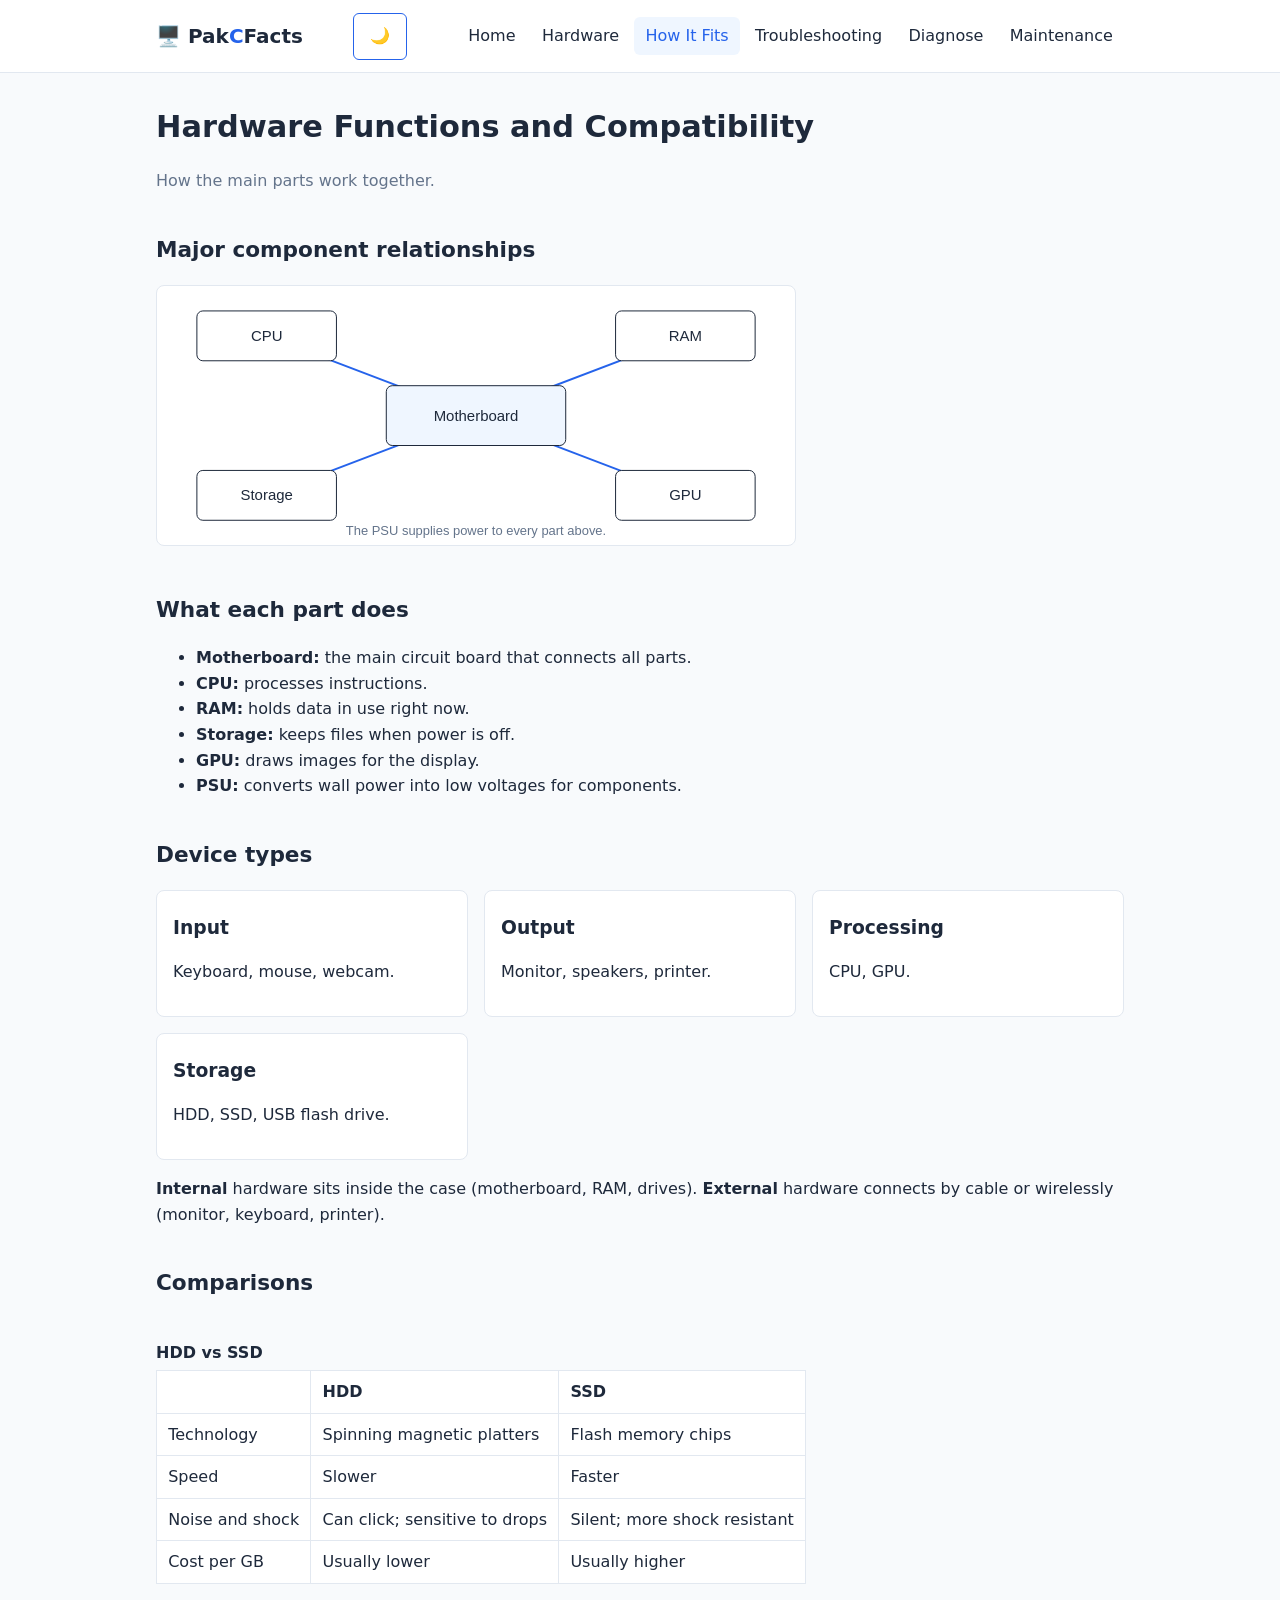
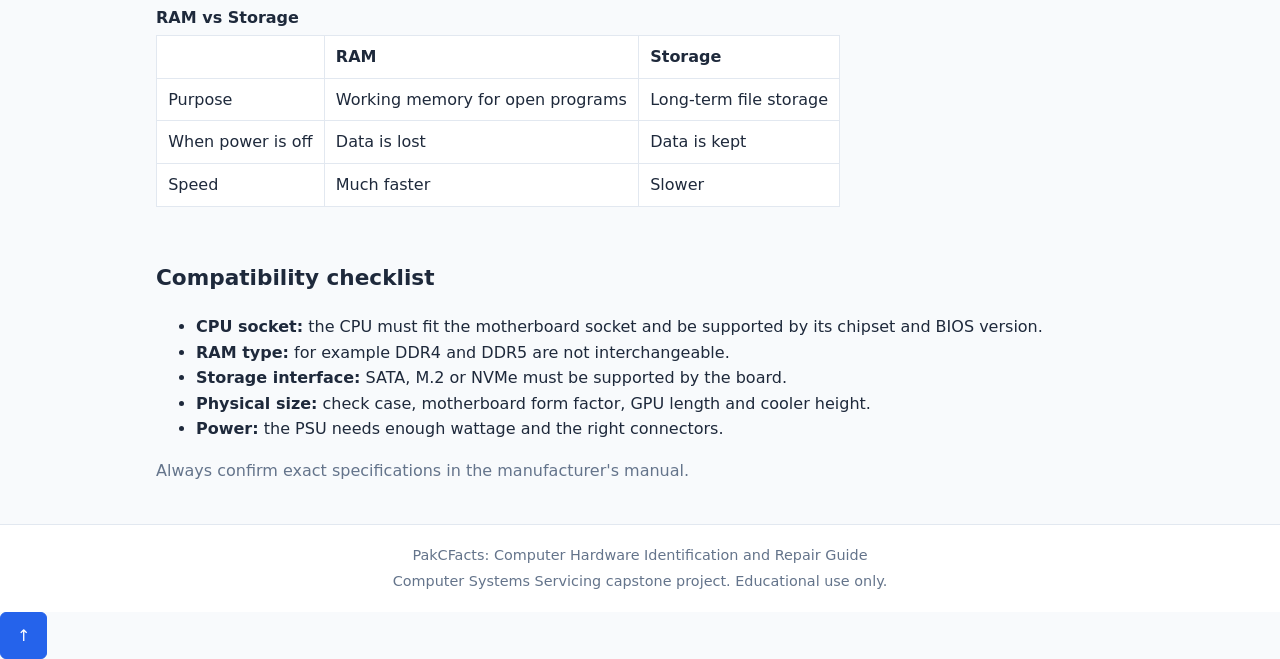
==== components.html @ eb408b49 "Add files via upload" ====
<!DOCTYPE html>
<html lang="en">
<head>
  <meta charset="UTF-8">
  <meta name="viewport" content="width=device-width, initial-scale=1">
  <title>How It Fits | PakCFacts</title>
  <link rel="stylesheet" href="style.css">
</head>
<body>

  <!-- ===== Header and menu (same on every page; edit all six files to change it) ===== -->
  <header>
    <div class="header-inner">
      <a class="logo" href="index.html" aria-label="PakCFacts home">🖥️ Pak<span>C</span>Facts</a>
      <button id="menuButton" class="outline" aria-expanded="false" aria-controls="nav">Menu</button>
      <button id="themeToggle" class="outline" aria-label="Toggle dark mode" aria-pressed="false">🌙</button>
      <nav id="nav" aria-label="Main">
        <ul>
          <li><a href="index.html">Home</a></li>
          <li><a href="hardware.html">Hardware</a></li>
          <li><a href="components.html" aria-current="page">How It Fits</a></li>
          <li><a href="troubleshooting.html">Troubleshooting</a></li>
          <li><a href="diagnostics.html">Diagnose</a></li>
          <li><a href="maintenance.html">Maintenance</a></li>
        </ul>
      </nav>
    </div>
  </header>

  <!-- ===== Page content ===== -->
  <main>
    <h1>Hardware Functions and Compatibility</h1>
    <p class="subtitle">How the main parts work together.</p>

    <h2>Major component relationships</h2>
    <!-- Diagram drawn with SVG. Each part is a box (rect) with a label (text); lines connect them to the motherboard. -->
    <svg class="diagram" viewBox="0 0 640 260" role="img"
         aria-label="Diagram: the motherboard connects the CPU, RAM, storage and GPU; the PSU powers everything.">

      <!-- Blue lines from the motherboard (center) to each part -->
      <g stroke="var(--accent)" stroke-width="2">
        <line x1="320" y1="130" x2="110" y2="50"/>
        <line x1="320" y1="130" x2="530" y2="50"/>
        <line x1="320" y1="130" x2="110" y2="210"/>
        <line x1="320" y1="130" x2="530" y2="210"/>
      </g>

      <!-- Boxes: the motherboard (center, light blue) and the four parts around it -->
      <g fill="var(--white)" stroke="var(--text)">
        <rect x="230" y="100" width="180" height="60" rx="6" fill="var(--accent-light)"/>
        <rect x="40"  y="25"  width="140" height="50" rx="6"/>
        <rect x="460" y="25"  width="140" height="50" rx="6"/>
        <rect x="40"  y="185" width="140" height="50" rx="6"/>
        <rect x="460" y="185" width="140" height="50" rx="6"/>
      </g>

      <!-- Labels (x and y place each label inside its box) -->
      <g font-family="sans-serif" font-size="15" fill="var(--text)" text-anchor="middle">
        <text x="320" y="135">Motherboard</text>
        <text x="110" y="55">CPU</text>
        <text x="530" y="55">RAM</text>
        <text x="110" y="215">Storage</text>
        <text x="530" y="215">GPU</text>
      </g>

      <!-- Note under the diagram -->
      <text x="320" y="250" text-anchor="middle" font-family="sans-serif" font-size="13" fill="var(--text-muted)">The PSU supplies power to every part above.</text>
    </svg>

    <h2>What each part does</h2>
    <ul>
      <li><b>Motherboard:</b> the main circuit board that connects all parts.</li>
      <li><b>CPU:</b> processes instructions.</li>
      <li><b>RAM:</b> holds data in use right now.</li>
      <li><b>Storage:</b> keeps files when power is off.</li>
      <li><b>GPU:</b> draws images for the display.</li>
      <li><b>PSU:</b> converts wall power into low voltages for components.</li>
    </ul>

    <h2>Device types</h2>
    <div class="grid">
      <div class="card">
        <h3>Input</h3>
        <p>Keyboard, mouse, webcam.</p>
      </div>
      <div class="card">
        <h3>Output</h3>
        <p>Monitor, speakers, printer.</p>
      </div>
      <div class="card">
        <h3>Processing</h3>
        <p>CPU, GPU.</p>
      </div>
      <div class="card">
        <h3>Storage</h3>
        <p>HDD, SSD, USB flash drive.</p>
      </div>
    </div>
    <p><b>Internal</b> hardware sits inside the case (motherboard, RAM, drives). <b>External</b> hardware connects by cable or wirelessly (monitor, keyboard, printer).</p>

    <h2>Comparisons</h2>
    <div class="table-scroll">
      <table>
        <caption>HDD vs SSD</caption>
        <tr><th></th><th>HDD</th><th>SSD</th></tr>
        <tr><td>Technology</td><td>Spinning magnetic platters</td><td>Flash memory chips</td></tr>
        <tr><td>Speed</td><td>Slower</td><td>Faster</td></tr>
        <tr><td>Noise and shock</td><td>Can click; sensitive to drops</td><td>Silent; more shock resistant</td></tr>
        <tr><td>Cost per GB</td><td>Usually lower</td><td>Usually higher</td></tr>
      </table>

      <table>
        <caption>RAM vs Storage</caption>
        <tr><th></th><th>RAM</th><th>Storage</th></tr>
        <tr><td>Purpose</td><td>Working memory for open programs</td><td>Long-term file storage</td></tr>
        <tr><td>When power is off</td><td>Data is lost</td><td>Data is kept</td></tr>
        <tr><td>Speed</td><td>Much faster</td><td>Slower</td></tr>
      </table>
    </div>

    <h2>Compatibility checklist</h2>
    <ul>
      <li><b>CPU socket:</b> the CPU must fit the motherboard socket and be supported by its chipset and BIOS version.</li>
      <li><b>RAM type:</b> for example DDR4 and DDR5 are not interchangeable.</li>
      <li><b>Storage interface:</b> SATA, M.2 or NVMe must be supported by the board.</li>
      <li><b>Physical size:</b> check case, motherboard form factor, GPU length and cooler height.</li>
      <li><b>Power:</b> the PSU needs enough wattage and the right connectors.</li>
    </ul>
    <p class="muted">Always confirm exact specifications in the manufacturer's manual.</p>
  </main>

  <!-- ===== Footer (same on every page) ===== -->
  <footer>
    <p>PakCFacts: Computer Hardware Identification and Repair Guide</p>
    <p>Computer Systems Servicing capstone project. Educational use only.</p>
  </footer>

  <script src="script.js"></script>
  <button id="backToTop" aria-label="Back to top">↑</button>
</body>
</html>
---- style.css ----
/* ==========================================================================
   PakCFacts styles

   Contents
     1. Colors (change the look of the whole site here)
     2. Page basics
     3. Header and navigation
     4. Headings and text
     5. Cards and grids
     6. Buttons
     7. Forms
     8. Tables
     9. Checklist, progress bar and expandable guides
    10. Diagram
    11. Footer
    12. Small screens (phones)
    */


/* ---------- 1. Colors ---------- */
:root {
  --text:           #1E293B;   /* main text */
  --text-muted:     #64748B;   /* gray text: subtitles, notes */
  --accent:         #2563EB;   /* blue: links, buttons, highlights */
  --accent-light:   #EFF6FF;   /* pale blue: hovered menu item */
  --page-bg:        #F8FAFC;   /* page background */
  --white:          #FFFFFF;   /* cards, header, footer */
  --border:         #E2E8F0;   /* thin gray lines */
  --warning-bg:     #FFFBEB;   /* safety note background */
  --warning-border: #F59E0B;   /* safety note border */
}

/* Dark mode colors - activated when <html class="dark-mode"> */
html.dark-mode {
  --text:           #F1F5F9;
  --text-muted:     #94A3B8;
  --accent:         #60A5FA;
  --accent-light:   #1E3A5F;
  --page-bg:        #0F172A;
  --white:          #1E293B;
  --border:         #334155;
  --warning-bg:     #451A03;
  --warning-border: #FBBF24;
}


/* ---------- 2. Page basics ---------- */
* {
  box-sizing: border-box;      /* padding and borders stay inside the set width */
}

body {
  margin: 0;
  font: 16px/1.6 system-ui, -apple-system, "Segoe UI", sans-serif;
  color: var(--text);
  background: var(--page-bg);
}

a {
  color: var(--accent);
}

/* Visible outline when moving around with the keyboard */
:focus-visible {
  outline: 3px solid var(--accent);
  outline-offset: 2px;
}

/* Keeps the page content centered and not too wide */
.header-inner,
main {
  max-width: 1000px;
  margin: auto;
  padding: 0.8rem 1rem;
}

main {
  padding: 1.5rem 1rem;
}


/* ---------- 3. Header and navigation ---------- */
header {
  background: var(--white);
  border-bottom: 1px solid var(--border);
}

.header-inner {
  display: flex;
  justify-content: space-between;
  align-items: center;
  flex-wrap: wrap;
  gap: 0.5rem;
}

.logo {
  font-weight: 700;
  font-size: 1.25rem;
  text-decoration: none;
  color: var(--text);
}

.logo span {                    /* the blue "C" in PakCFacts */
  color: var(--accent);
}

nav ul {
  list-style: none;
  display: flex;
  flex-wrap: wrap;
  gap: 0.25rem;
  margin: 0;
  padding: 0;
}

nav a {
  display: block;
  padding: 0.4rem 0.7rem;
  border-radius: 6px;
  text-decoration: none;
  color: var(--text);
}

/* Hovered link, and the link for the page you are on */
nav a:hover,
nav a[aria-current] {
  background: var(--accent-light);
  color: var(--accent);
}

/* The Menu button is only shown on phones (see section 12) */
#menuButton {
  display: none;
}


/* ---------- 4. Headings and text ---------- */
h1 {
  font-size: 1.9rem;
  margin: 0.2em 0;
}

h2 {
  font-size: 1.35rem;
  margin-top: 1.8em;
}

h3 {
  margin: 0.3em 0;
}

.subtitle,
.muted {
  color: var(--text-muted);
}

/* Yellow "Safety first" box */
.safety-note {
  background: var(--warning-bg);
  border: 1px solid var(--warning-border);
  border-radius: 8px;
  padding: 0.8rem 1rem;
  margin: 1rem 0;
}

/* A horizontal line of items, such as buttons or search controls */
.row {
  display: flex;
  flex-wrap: wrap;
  align-items: center;
  gap: 0.6rem;
  margin: 1rem 0;
}

.icon {
  font-size: 2rem;
}


/* ---------- 5. Cards and grids ---------- */
.card {
  background: var(--white);
  border: 1px solid var(--border);
  border-radius: 8px;
  padding: 1rem;
  margin: 0.8rem 0;
}

.card h2 {
  font-size: 1.15rem;
  margin: 0.3em 0;
}

/* Cards in columns that wrap automatically (min width 280px each) */
.grid {
  display: grid;
  grid-template-columns: repeat(auto-fill, minmax(280px, 1fr));
  gap: 1rem;
}

.grid .card {
  margin: 0;                    /* the grid gap already spaces the cards */
}


/* ---------- 6. Buttons ---------- */
/* Works for <button> elements and for links styled with class="btn" */
.btn,
button {
  display: inline-block;
  background: var(--accent);
  color: var(--white);
  border: 1px solid var(--accent);
  border-radius: 6px;
  padding: 0.6rem 1rem;
  font: inherit;
  text-decoration: none;
  cursor: pointer;
}

/* Add class="outline" for a white button with a blue border */
.btn.outline,
button.outline {
  background: var(--white);
  color: var(--accent);
}

button:disabled {
  opacity: 0.5;
  cursor: not-allowed;
}

/* Full-width answer buttons in the diagnosis tool */
.answer-button {
  display: block;
  width: 100%;
  margin: 0.5rem 0;
  text-align: left;
}


/* ---------- 7. Forms ---------- */
input[type=search],
select {
  padding: 0.55rem;
  border: 1px solid var(--border);
  border-radius: 6px;
  font: inherit;
}

input[type=search] {
  min-width: 240px;
}


/* ---------- 8. Tables ---------- */
table {
  border-collapse: collapse;
  background: var(--white);
  margin: 1rem 0;
  min-width: 480px;
}

th,
td {
  border: 1px solid var(--border);
  padding: 0.5rem 0.7rem;
  text-align: left;
}

caption {
  text-align: left;
  font-weight: 700;
  padding: 0.3rem 0;
}

/* Lets a wide table scroll sideways instead of stretching the page */
.table-scroll {
  overflow-x: auto;
}


/* ---------- 9. Checklist, progress bar and expandable guides ---------- */
.checklist-item {
  display: block;
  padding: 0.4rem 0;
}

.progress-bar {
  width: 100%;
}

details {
  margin: 0.6rem 0;
}

summary {
  cursor: pointer;
  font-weight: 600;
}


/* ---------- 10. Diagram (How It Fits page) ---------- */
.diagram {
  width: 100%;
  max-width: 640px;
  background: var(--white);
  border: 1px solid var(--border);
  border-radius: 8px;
}


/* ---------- 11. Footer ---------- */
footer {
  background: var(--white);
  border-top: 1px solid var(--border);
  text-align: center;
  padding: 1rem;
  color: var(--text-muted);
  font-size: 0.9rem;
}

footer p {
  margin: 0.2rem;
}


/* ---------- 12. Small screens (phones) ---------- */
@media (max-width: 640px) {
  /* Show the Menu button and hide the links until it is pressed */
  #menuButton {
    display: block;
  }

  nav {
    width: 100%;
  }

  nav ul {
    display: none;
    flex-direction: column;
  }

  /* script.js adds the "open" class when the Menu button is pressed */
  nav.open ul {
    display: flex;
  }
}
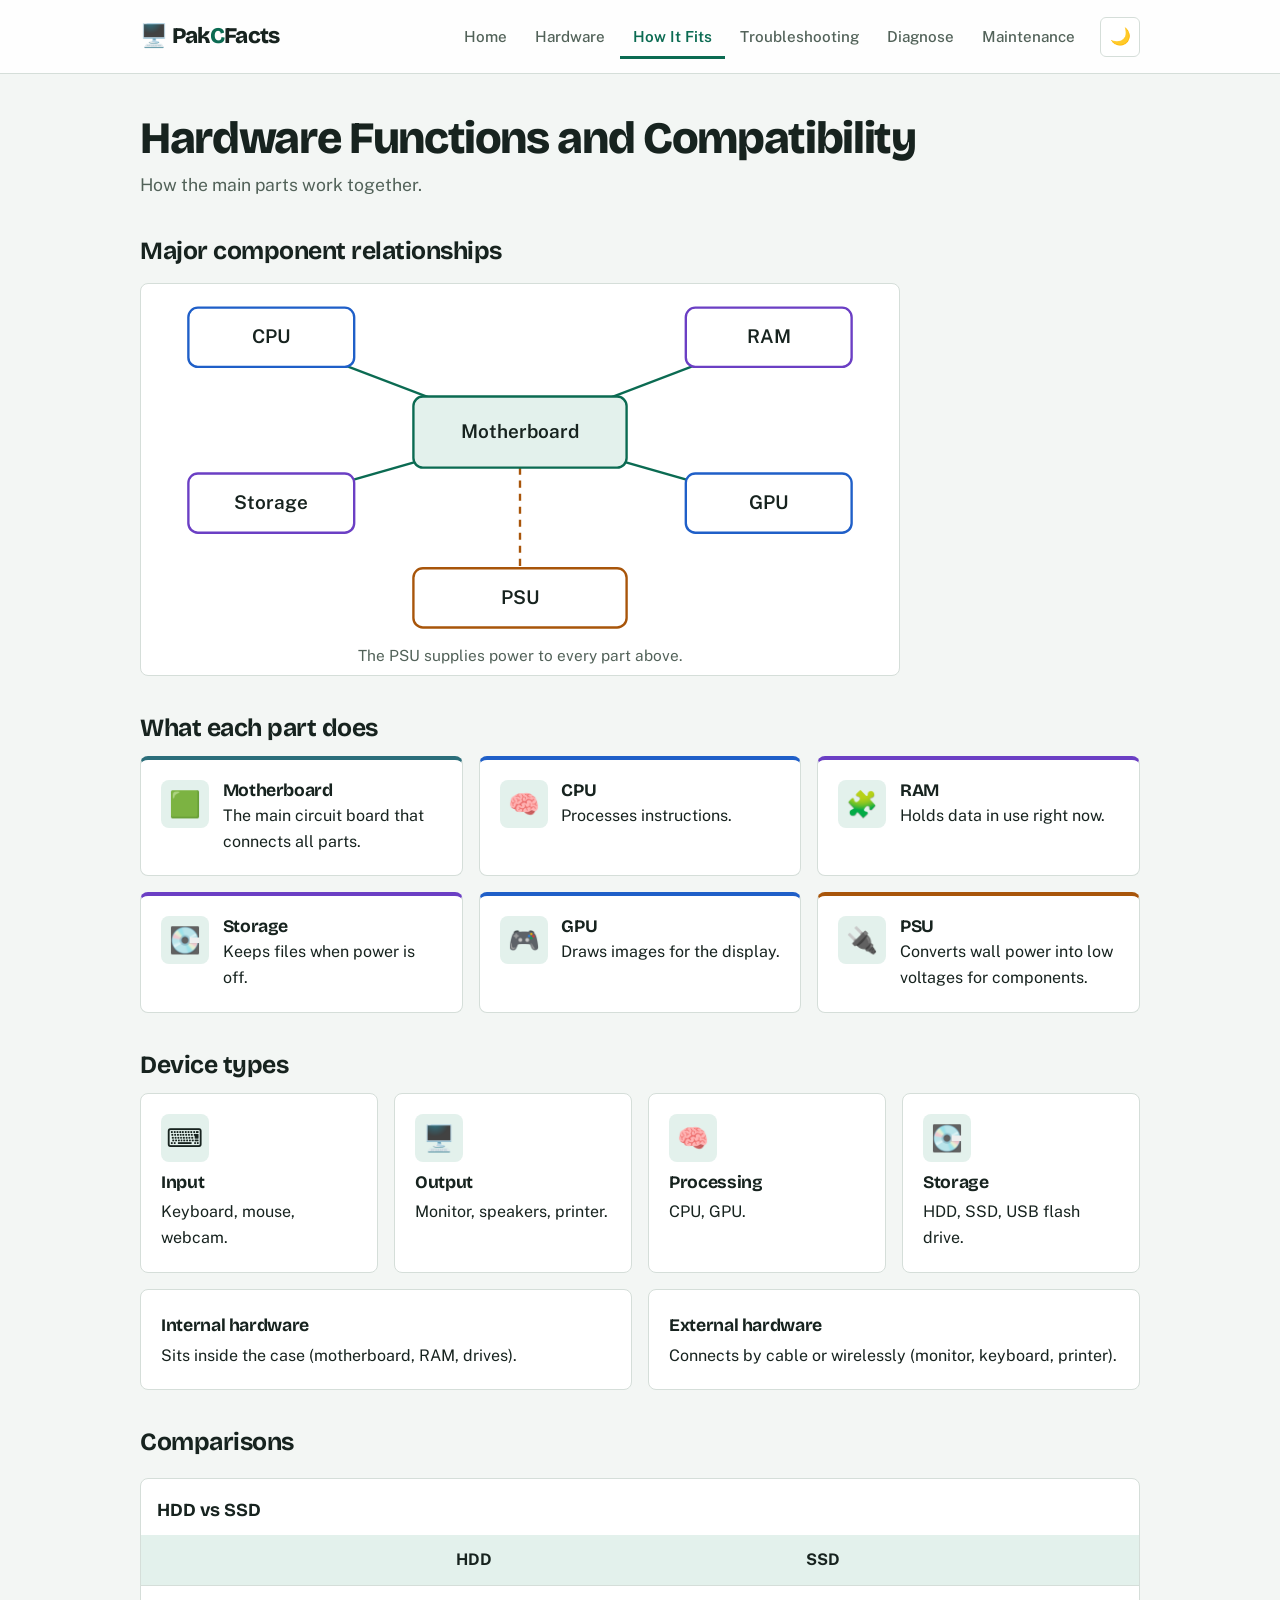
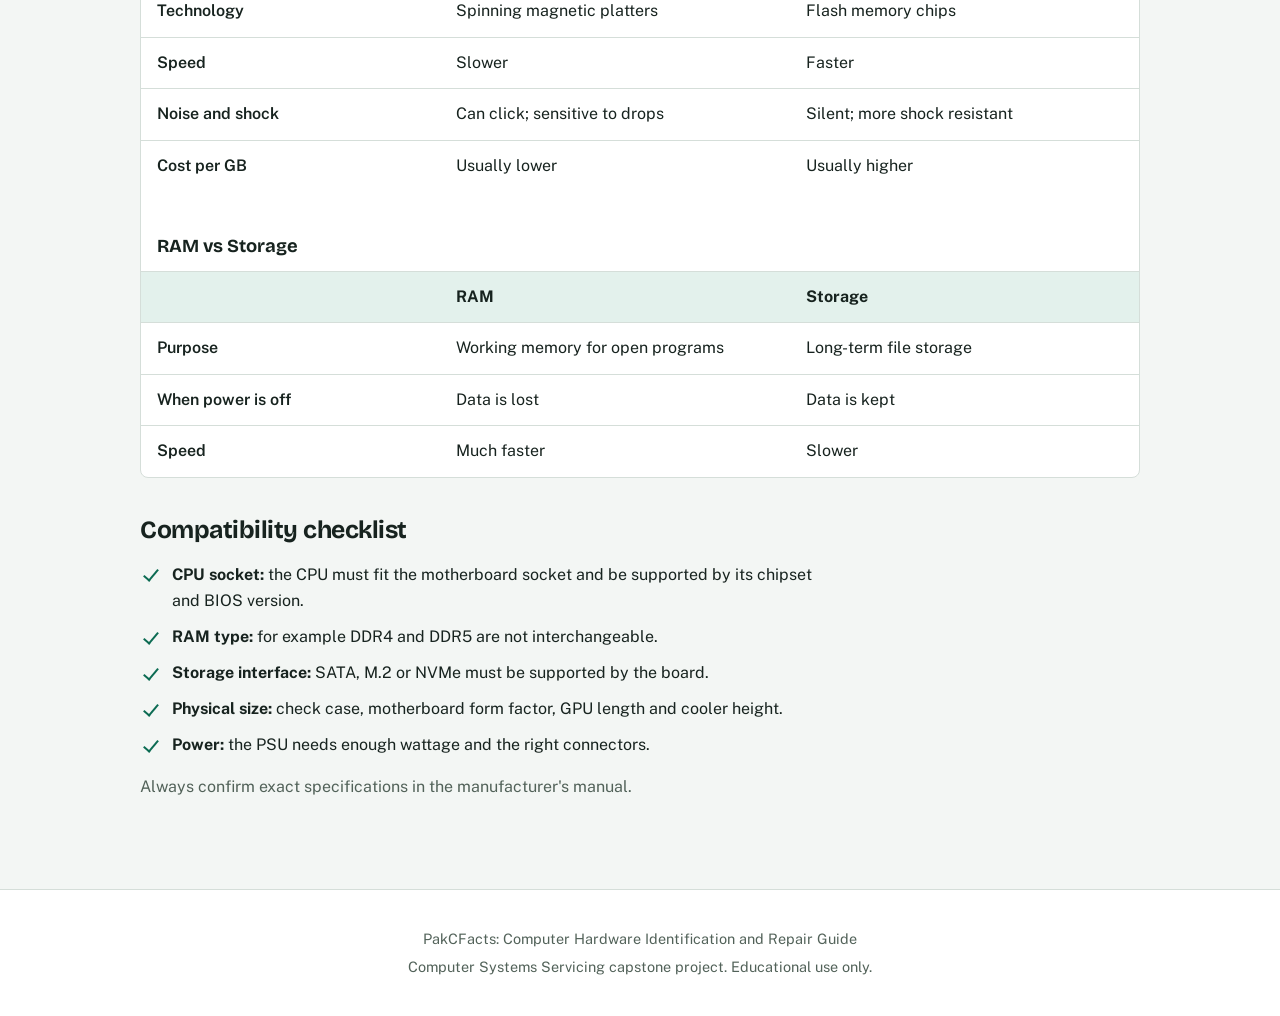
==== commit a338bb9c: "Add files via upload" ====
--- a/components.html
+++ b/components.html
@@ -34,69 +34,123 @@
 
     <h2>Major component relationships</h2>
     <!-- Diagram drawn with SVG. Each part is a box (rect) with a label (text); lines connect them to the motherboard. -->
-    <svg class="diagram" viewBox="0 0 640 260" role="img"
+    <svg class="diagram" viewBox="0 0 640 330" role="img"
          aria-label="Diagram: the motherboard connects the CPU, RAM, storage and GPU; the PSU powers everything.">
 
-      <!-- Blue lines from the motherboard (center) to each part -->
+      <!-- Lines from the motherboard (center) to each part. Drawn first so the boxes sit on top. -->
       <g stroke="var(--accent)" stroke-width="2">
-        <line x1="320" y1="130" x2="110" y2="50"/>
-        <line x1="320" y1="130" x2="530" y2="50"/>
-        <line x1="320" y1="130" x2="110" y2="210"/>
-        <line x1="320" y1="130" x2="530" y2="210"/>
+        <line x1="320" y1="125" x2="110" y2="45"/>
+        <line x1="320" y1="125" x2="530" y2="45"/>
+        <line x1="320" y1="125" x2="110" y2="185"/>
+        <line x1="320" y1="125" x2="530" y2="185"/>
       </g>
+      <!-- Dashed line: power from the PSU -->
+      <line x1="320" y1="155" x2="320" y2="240" stroke="var(--cat-power)" stroke-width="2" stroke-dasharray="6 5"/>
 
-      <!-- Boxes: the motherboard (center, light blue) and the four parts around it -->
-      <g fill="var(--white)" stroke="var(--text)">
-        <rect x="230" y="100" width="180" height="60" rx="6" fill="var(--accent-light)"/>
-        <rect x="40"  y="25"  width="140" height="50" rx="6"/>
-        <rect x="460" y="25"  width="140" height="50" rx="6"/>
-        <rect x="40"  y="185" width="140" height="50" rx="6"/>
-        <rect x="460" y="185" width="140" height="50" rx="6"/>
+      <!-- Boxes. Border colors match the category colors on the Hardware page. -->
+      <g fill="var(--white)" stroke-width="2">
+        <rect x="230" y="95"  width="180" height="60" rx="8" fill="var(--accent-light)" stroke="var(--accent)"/>
+        <rect x="40"  y="20"  width="140" height="50" rx="8" stroke="var(--cat-processing)"/>
+        <rect x="460" y="20"  width="140" height="50" rx="8" stroke="var(--cat-memory)"/>
+        <rect x="40"  y="160" width="140" height="50" rx="8" stroke="var(--cat-memory)"/>
+        <rect x="460" y="160" width="140" height="50" rx="8" stroke="var(--cat-processing)"/>
+        <rect x="230" y="240" width="180" height="50" rx="8" stroke="var(--cat-power)"/>
       </g>
 
       <!-- Labels (x and y place each label inside its box) -->
-      <g font-family="sans-serif" font-size="15" fill="var(--text)" text-anchor="middle">
-        <text x="320" y="135">Motherboard</text>
-        <text x="110" y="55">CPU</text>
-        <text x="530" y="55">RAM</text>
-        <text x="110" y="215">Storage</text>
-        <text x="530" y="215">GPU</text>
+      <g font-size="16" fill="var(--text)" text-anchor="middle">
+        <text x="320" y="130">Motherboard</text>
+        <text x="110" y="50">CPU</text>
+        <text x="530" y="50">RAM</text>
+        <text x="110" y="190">Storage</text>
+        <text x="530" y="190">GPU</text>
+        <text x="320" y="270">PSU</text>
       </g>
 
       <!-- Note under the diagram -->
-      <text x="320" y="250" text-anchor="middle" font-family="sans-serif" font-size="13" fill="var(--text-muted)">The PSU supplies power to every part above.</text>
+      <text x="320" y="318" text-anchor="middle" font-size="13" fill="var(--text-muted)" style="font-weight:400">The PSU supplies power to every part above.</text>
     </svg>
 
     <h2>What each part does</h2>
-    <ul>
-      <li><b>Motherboard:</b> the main circuit board that connects all parts.</li>
-      <li><b>CPU:</b> processes instructions.</li>
-      <li><b>RAM:</b> holds data in use right now.</li>
-      <li><b>Storage:</b> keeps files when power is off.</li>
-      <li><b>GPU:</b> draws images for the display.</li>
-      <li><b>PSU:</b> converts wall power into low voltages for components.</li>
-    </ul>
+    <div class="grid">
+      <div class="card part mini" data-category="Connectivity and Housing">
+        <div class="icon" aria-hidden="true">🟩</div>
+        <div>
+          <h3>Motherboard</h3>
+          <p>The main circuit board that connects all parts.</p>
+        </div>
+      </div>
+      <div class="card part mini" data-category="Processing">
+        <div class="icon" aria-hidden="true">🧠</div>
+        <div>
+          <h3>CPU</h3>
+          <p>Processes instructions.</p>
+        </div>
+      </div>
+      <div class="card part mini" data-category="Memory and Storage">
+        <div class="icon" aria-hidden="true">🧩</div>
+        <div>
+          <h3>RAM</h3>
+          <p>Holds data in use right now.</p>
+        </div>
+      </div>
+      <div class="card part mini" data-category="Memory and Storage">
+        <div class="icon" aria-hidden="true">💽</div>
+        <div>
+          <h3>Storage</h3>
+          <p>Keeps files when power is off.</p>
+        </div>
+      </div>
+      <div class="card part mini" data-category="Processing">
+        <div class="icon" aria-hidden="true">🎮</div>
+        <div>
+          <h3>GPU</h3>
+          <p>Draws images for the display.</p>
+        </div>
+      </div>
+      <div class="card part mini" data-category="Power and Cooling">
+        <div class="icon" aria-hidden="true">🔌</div>
+        <div>
+          <h3>PSU</h3>
+          <p>Converts wall power into low voltages for components.</p>
+        </div>
+      </div>
+    </div>
 
     <h2>Device types</h2>
-    <div class="grid">
+    <div class="grid four">
       <div class="card">
+        <div class="icon" aria-hidden="true">⌨️</div>
         <h3>Input</h3>
         <p>Keyboard, mouse, webcam.</p>
       </div>
       <div class="card">
+        <div class="icon" aria-hidden="true">🖥️</div>
         <h3>Output</h3>
         <p>Monitor, speakers, printer.</p>
       </div>
       <div class="card">
+        <div class="icon" aria-hidden="true">🧠</div>
         <h3>Processing</h3>
         <p>CPU, GPU.</p>
       </div>
       <div class="card">
+        <div class="icon" aria-hidden="true">💽</div>
         <h3>Storage</h3>
         <p>HDD, SSD, USB flash drive.</p>
       </div>
     </div>
-    <p><b>Internal</b> hardware sits inside the case (motherboard, RAM, drives). <b>External</b> hardware connects by cable or wirelessly (monitor, keyboard, printer).</p>
+
+    <div class="grid two split">
+      <div class="card">
+        <h3>Internal hardware</h3>
+        <p>Sits inside the case (motherboard, RAM, drives).</p>
+      </div>
+      <div class="card">
+        <h3>External hardware</h3>
+        <p>Connects by cable or wirelessly (monitor, keyboard, printer).</p>
+      </div>
+    </div>
 
     <h2>Comparisons</h2>
     <div class="table-scroll">
@@ -119,7 +173,7 @@
     </div>
 
     <h2>Compatibility checklist</h2>
-    <ul>
+    <ul class="checks">
       <li><b>CPU socket:</b> the CPU must fit the motherboard socket and be supported by its chipset and BIOS version.</li>
       <li><b>RAM type:</b> for example DDR4 and DDR5 are not interchangeable.</li>
       <li><b>Storage interface:</b> SATA, M.2 or NVMe must be supported by the board.</li>
--- a/style.css
+++ b/style.css
@@ -2,151 +2,265 @@
    PakCFacts styles
 
    Contents
-     1. Colors (change the look of the whole site here)
-     2. Page basics
+     1. Colors, fonts and sizes (change the look here)
+     2. Page basics and page transition
      3. Header and navigation
-     4. Headings and text
-     5. Cards and grids
-     6. Buttons
-     7. Forms
-     8. Tables
-     9. Checklist, progress bar and expandable guides
-    10. Diagram
-    11. Footer
-    12. Small screens (phones)
-    */
-
-
-/* ---------- 1. Colors ---------- */
+     4. Headings, text and lists
+     5. Cards, grids and the home hero
+     6. Hardware cards
+     7. Buttons
+     8. Forms and the hardware toolbar
+     9. Tables
+    10. Troubleshooting guides (expandable)
+    11. Diagnose tool
+    12. Maintenance checklist and progress bar
+    13. Diagram
+    14. Back-to-top button and footer
+    15. Small screens (phones)
+   ========================================================================== */
+
+@import url("https://fonts.googleapis.com/css2?family=Bricolage+Grotesque:opsz,wght@12..96,600..800&family=Public+Sans:wght@400;500;600;700&display=swap");
+
+
+/* ---------- 1. Colors, fonts and sizes ---------- */
 :root {
-  --text:           #1E293B;   /* main text */
-  --text-muted:     #64748B;   /* gray text: subtitles, notes */
-  --accent:         #2563EB;   /* blue: links, buttons, highlights */
-  --accent-light:   #EFF6FF;   /* pale blue: hovered menu item */
-  --page-bg:        #F8FAFC;   /* page background */
-  --white:          #FFFFFF;   /* cards, header, footer */
-  --border:         #E2E8F0;   /* thin gray lines */
-  --warning-bg:     #FFFBEB;   /* safety note background */
-  --warning-border: #F59E0B;   /* safety note border */
+  color-scheme: light;
+
+  --font-display:   "Bricolage Grotesque", "Segoe UI", system-ui, sans-serif;
+  --font-body:      "Public Sans", system-ui, -apple-system, "Segoe UI", Roboto, sans-serif;
+
+  --text:           #17231F;   /* main text */
+  --text-muted:     #526259;   /* subtitles, notes */
+  --accent:         #0B6B52;   /* circuit-board green: links, buttons */
+  --accent-hover:   #08513E;
+  --accent-light:   #E3F1EC;   /* pale green: hovered items, icon chips */
+  --on-accent:      #FFFFFF;   /* text on top of the accent color */
+  --page-bg:        #F3F6F4;
+  --white:          #FFFFFF;   /* surface: cards, header, footer */
+  --border:         #D5DED9;
+  --warning-bg:     #FFF6DD;
+  --warning-border: #D98E04;
+
+  /* One color per hardware category (used on the Hardware page) */
+  --cat-processing: #1F5FC8;
+  --cat-memory:     #6B3FC4;
+  --cat-power:      #A8550A;
+  --cat-connect:    #2B6E7A;
+
+  --radius-sm:      6px;
+  --radius-md:      8px;
+  --radius-lg:      14px;
+  --transition:     background-color .15s ease, border-color .15s ease, color .15s ease;
+
+  /* Circuit-trace picture used in the home page hero */
+  --trace: url("data:image/svg+xml,%3Csvg xmlns='http://www.w3.org/2000/svg' viewBox='0 0 420 320' fill='none' stroke='%230B6B52' stroke-width='2' stroke-linejoin='round' stroke-linecap='round' opacity='.3'%3E%3Cpath d='M420 40H300L260 80H190'/%3E%3Cpath d='M420 100H330L290 140H230V200'/%3E%3Cpath d='M420 160H360L320 200H300'/%3E%3Cpath d='M420 230H280L240 270H140'/%3E%3Cpath d='M420 290H320'/%3E%3Ccircle cx='190' cy='80' r='6'/%3E%3Ccircle cx='230' cy='200' r='6'/%3E%3Ccircle cx='300' cy='200' r='6'/%3E%3Ccircle cx='140' cy='270' r='6'/%3E%3Ccircle cx='320' cy='290' r='6'/%3E%3C/svg%3E");
 }
 
 /* Dark mode colors - activated when <html class="dark-mode"> */
 html.dark-mode {
-  --text:           #F1F5F9;
-  --text-muted:     #94A3B8;
-  --accent:         #60A5FA;
-  --accent-light:   #1E3A5F;
-  --page-bg:        #0F172A;
-  --white:          #1E293B;
-  --border:         #334155;
-  --warning-bg:     #451A03;
-  --warning-border: #FBBF24;
-}
-
-
-/* ---------- 2. Page basics ---------- */
+  color-scheme: dark;
+
+  --text:           #E6EFEA;
+  --text-muted:     #98ABA1;
+  --accent:         #3FBF98;
+  --accent-hover:   #6BD6B4;
+  --accent-light:   rgba(63, 191, 152, 0.14);
+  --on-accent:      #05241A;
+  --page-bg:        #0C1411;
+  --white:          #131E19;
+  --border:         #25382F;
+  --warning-bg:     #33260A;
+  --warning-border: #E0A93B;
+
+  --cat-processing: #6FA3F5;
+  --cat-memory:     #A98BF0;
+  --cat-power:      #F0A04B;
+  --cat-connect:    #5DBBC9;
+
+  --trace: url("data:image/svg+xml,%3Csvg xmlns='http://www.w3.org/2000/svg' viewBox='0 0 420 320' fill='none' stroke='%233FBF98' stroke-width='2' stroke-linejoin='round' stroke-linecap='round' opacity='.3'%3E%3Cpath d='M420 40H300L260 80H190'/%3E%3Cpath d='M420 100H330L290 140H230V200'/%3E%3Cpath d='M420 160H360L320 200H300'/%3E%3Cpath d='M420 230H280L240 270H140'/%3E%3Cpath d='M420 290H320'/%3E%3Ccircle cx='190' cy='80' r='6'/%3E%3Ccircle cx='230' cy='200' r='6'/%3E%3Ccircle cx='300' cy='200' r='6'/%3E%3Ccircle cx='140' cy='270' r='6'/%3E%3Ccircle cx='320' cy='290' r='6'/%3E%3C/svg%3E");
+}
+
+
+/* ---------- 2. Page basics and page transition ---------- */
+/* The page-to-page transition only runs for people who have not asked for less motion. */
+@media (prefers-reduced-motion: no-preference) {
+  @view-transition {
+    navigation: auto;
+  }
+}
+
 * {
-  box-sizing: border-box;      /* padding and borders stay inside the set width */
+  box-sizing: border-box;
+}
+
+html {
+  scroll-padding-top: 5rem;   /* keeps jump targets clear of the sticky header */
 }
 
 body {
   margin: 0;
-  font: 16px/1.6 system-ui, -apple-system, "Segoe UI", sans-serif;
+  font: 1rem/1.65 var(--font-body);
   color: var(--text);
   background: var(--page-bg);
+  -webkit-font-smoothing: antialiased;
+  overflow-x: hidden;
 }
 
 a {
   color: var(--accent);
-}
-
-/* Visible outline when moving around with the keyboard */
+  text-underline-offset: 3px;
+  transition: var(--transition);
+}
+
+a:hover {
+  color: var(--accent-hover);
+}
+
 :focus-visible {
-  outline: 3px solid var(--accent);
-  outline-offset: 2px;
-}
-
-/* Keeps the page content centered and not too wide */
+  outline: 2px solid var(--accent);
+  outline-offset: 3px;
+}
+
+[hidden] {
+  display: none !important;
+}
+
 .header-inner,
 main {
-  max-width: 1000px;
+  max-width: 1040px;
   margin: auto;
-  padding: 0.8rem 1rem;
 }
 
 main {
-  padding: 1.5rem 1rem;
+  padding: 2.5rem 1.25rem 1rem;
+  animation: slideIn .35s cubic-bezier(0.16, 1, 0.3, 1);
+}
+
+/* Short slide-in when a page loads */
+@keyframes slideIn {
+  from { opacity: 0; transform: translateX(18px); }
+  to   { opacity: 1; transform: none; }
+}
+
+@media (prefers-reduced-motion: reduce) {
+  main { animation: none; }
+  html { scroll-behavior: auto; }
 }
 
 
 /* ---------- 3. Header and navigation ---------- */
 header {
-  background: var(--white);
+  position: sticky;
+  top: 0;
+  z-index: 100;
+  background: color-mix(in srgb, var(--white) 88%, transparent);
+  backdrop-filter: blur(10px);
+  -webkit-backdrop-filter: blur(10px);
   border-bottom: 1px solid var(--border);
 }
 
 .header-inner {
   display: flex;
-  justify-content: space-between;
   align-items: center;
   flex-wrap: wrap;
-  gap: 0.5rem;
+  gap: 0.5rem 0.75rem;
+  padding: 0.6rem 1.25rem;
 }
 
 .logo {
-  font-weight: 700;
-  font-size: 1.25rem;
+  margin-right: auto;
+  font-family: var(--font-display);
+  font-weight: 800;
+  font-size: 1.4rem;
+  letter-spacing: -0.03em;
   text-decoration: none;
   color: var(--text);
 }
 
-.logo span {                    /* the blue "C" in PakCFacts */
+.logo:hover {
+  color: var(--text);
+}
+
+.logo span {
   color: var(--accent);
 }
+
+/* Order on desktop: logo, links, theme button */
+nav            { order: 2; }
+#menuButton    { order: 2; }
+#themeToggle   { order: 3; }
 
 nav ul {
   list-style: none;
   display: flex;
   flex-wrap: wrap;
-  gap: 0.25rem;
+  gap: 0.15rem;
   margin: 0;
   padding: 0;
 }
 
 nav a {
   display: block;
-  padding: 0.4rem 0.7rem;
-  border-radius: 6px;
+  padding: 0.6rem 0.8rem;
+  border-radius: var(--radius-sm) var(--radius-sm) 0 0;
   text-decoration: none;
+  color: var(--text-muted);
+  font-weight: 500;
+  font-size: 0.95rem;
+}
+
+nav a:hover {
+  background: var(--accent-light);
   color: var(--text);
 }
 
-/* Hovered link, and the link for the page you are on */
-nav a:hover,
+/* The page you are on: green underline */
 nav a[aria-current] {
-  background: var(--accent-light);
   color: var(--accent);
-}
-
-/* The Menu button is only shown on phones (see section 12) */
+  font-weight: 600;
+  box-shadow: inset 0 -3px 0 var(--accent);
+}
+
 #menuButton {
   display: none;
-}
-
-
-/* ---------- 4. Headings and text ---------- */
+  height: 2.5rem;
+  padding-top: 0;
+  padding-bottom: 0;
+}
+
+#themeToggle {
+  width: 2.5rem;
+  height: 2.5rem;
+  padding: 0;
+  font-size: 1.05rem;
+}
+
+
+/* ---------- 4. Headings, text and lists ---------- */
+h1, h2, h3 {
+  font-family: var(--font-display);
+  letter-spacing: -0.02em;
+  line-height: 1.2;
+}
+
 h1 {
-  font-size: 1.9rem;
-  margin: 0.2em 0;
+  font-size: clamp(2rem, 4.5vw, 2.8rem);
+  margin: 0 0 0.4rem;
+  font-weight: 800;
+  letter-spacing: -0.03em;
+  line-height: 1.1;
 }
 
 h2 {
-  font-size: 1.35rem;
-  margin-top: 1.8em;
+  font-size: 1.55rem;
+  margin: 2.4rem 0 0.75rem;
+  font-weight: 700;
 }
 
 h3 {
+  font-size: 1.1rem;
   margin: 0.3em 0;
+  font-weight: 700;
 }
 
 .subtitle,
@@ -154,195 +268,816 @@
   color: var(--text-muted);
 }
 
-/* Yellow "Safety first" box */
+.subtitle {
+  font-size: 1.1rem;
+  max-width: 60ch;
+  margin: 0 0 1.25rem;
+}
+
+main > p,
+main > ul,
+main > ol {
+  max-width: 70ch;
+}
+
+ul {
+  padding-left: 1.25rem;
+}
+
+li {
+  margin: 0.3rem 0;
+}
+
+li::marker {
+  color: var(--accent);
+}
+
+/* Numbered lists are always real sequences (steps), so they get step badges */
+main ol {
+  list-style: none;
+  counter-reset: step;
+  padding: 0;
+}
+
+main ol > li {
+  counter-increment: step;
+  position: relative;
+  padding-left: 2.4rem;
+  margin: 0.7rem 0;
+}
+
+main ol > li::before {
+  content: counter(step);
+  position: absolute;
+  left: 0;
+  top: 0.1rem;
+  width: 1.6rem;
+  height: 1.6rem;
+  display: grid;
+  place-items: center;
+  border-radius: 50%;
+  background: var(--accent-light);
+  color: var(--accent);
+  font-size: 0.82rem;
+  font-weight: 700;
+}
+
 .safety-note {
   background: var(--warning-bg);
-  border: 1px solid var(--warning-border);
-  border-radius: 8px;
-  padding: 0.8rem 1rem;
-  margin: 1rem 0;
-}
-
-/* A horizontal line of items, such as buttons or search controls */
+  border: 1px solid color-mix(in srgb, var(--warning-border) 45%, var(--border));
+  border-left: 5px solid var(--warning-border);
+  border-radius: var(--radius-md);
+  padding: 0.9rem 1.25rem;
+  margin: 1.5rem 0;
+  max-width: 80ch;
+}
+
 .row {
   display: flex;
   flex-wrap: wrap;
   align-items: center;
-  gap: 0.6rem;
-  margin: 1rem 0;
-}
-
-.icon {
-  font-size: 2rem;
-}
-
-
-/* ---------- 5. Cards and grids ---------- */
+  gap: 0.75rem;
+  margin: 1.25rem 0;
+}
+
+
+/* ---------- 5. Cards, grids and the home hero ---------- */
 .card {
   background: var(--white);
   border: 1px solid var(--border);
-  border-radius: 8px;
-  padding: 1rem;
-  margin: 0.8rem 0;
+  border-radius: var(--radius-md);
+  padding: 1.25rem;
+  margin: 1rem 0;
 }
 
 .card h2 {
-  font-size: 1.15rem;
-  margin: 0.3em 0;
-}
-
-/* Cards in columns that wrap automatically (min width 280px each) */
+  font-size: 1.2rem;
+  margin: 0 0 0.5rem;
+}
+
+.card p {
+  margin: 0.4rem 0 0;
+}
+
 .grid {
   display: grid;
-  grid-template-columns: repeat(auto-fill, minmax(280px, 1fr));
+  grid-template-columns: repeat(auto-fill, minmax(260px, 1fr));
   gap: 1rem;
 }
 
 .grid .card {
-  margin: 0;                    /* the grid gap already spaces the cards */
-}
-
-
-/* ---------- 6. Buttons ---------- */
-/* Works for <button> elements and for links styled with class="btn" */
+  margin: 0;
+}
+
+.icon {
+  display: grid;
+  place-items: center;
+  width: 3rem;
+  height: 3rem;
+  margin-bottom: 0.6rem;
+  font-size: 1.6rem;
+  background: var(--accent-light);
+  border-radius: var(--radius-md);
+}
+
+/* Home page intro panel */
+.hero {
+  background-color: var(--white);
+  background-image: var(--trace);
+  background-repeat: no-repeat;
+  background-position: right center;
+  background-size: auto 100%;
+  border: 1px solid var(--border);
+  border-radius: var(--radius-lg);
+  padding: clamp(1.5rem, 5vw, 3.5rem);
+}
+
+.hero h1 {
+  font-size: clamp(2.3rem, 6vw, 3.6rem);
+  max-width: 14ch;
+  margin-bottom: 0.75rem;
+}
+
+.hero .subtitle {
+  font-size: 1.15rem;
+  max-width: 44ch;
+}
+
+.hero .row {
+  margin-bottom: 0;
+}
+
+
+/* ---------- 6. Hardware cards ---------- */
+/* script.js sets data-category on each card; the color below follows it */
+.part {
+  --cat: var(--accent);
+  border-top: 4px solid var(--cat);
+  display: flex;
+  flex-direction: column;
+  gap: 0.9rem;
+}
+
+.part[data-category="Processing"]               { --cat: var(--cat-processing); }
+.part[data-category="Memory and Storage"]       { --cat: var(--cat-memory); }
+.part[data-category="Power and Cooling"]        { --cat: var(--cat-power); }
+.part[data-category="Connectivity and Housing"] { --cat: var(--cat-connect); }
+
+.part-head {
+  display: flex;
+  align-items: center;
+  gap: 0.85rem;
+}
+
+.part-head .icon {
+  flex: none;
+  margin: 0;
+}
+
+.part h2 {
+  font-size: 1.1rem;
+  line-height: 1.25;
+  margin: 0 0 0.3rem;
+}
+
+.tag {
+  display: inline-block;
+  padding: 0.1rem 0.6rem;
+  border-radius: 999px;
+  font-size: 0.78rem;
+  font-weight: 600;
+  color: var(--cat);
+  background: color-mix(in srgb, var(--cat) 13%, transparent);
+}
+
+.part dl {
+  display: grid;
+  gap: 0.7rem;
+  margin: 0;
+}
+
+.part dt {
+  font-size: 0.82rem;
+  font-weight: 700;
+  color: var(--text-muted);
+}
+
+.part dd {
+  margin: 0.1rem 0 0;
+}
+
+/* Failure signs stand out in amber */
+.part .warn {
+  border-left: 3px solid var(--warning-border);
+  padding-left: 0.7rem;
+}
+
+
+/* ---------- 7. Buttons ---------- */
 .btn,
 button {
-  display: inline-block;
+  display: inline-flex;
+  align-items: center;
+  justify-content: center;
   background: var(--accent);
-  color: var(--white);
+  color: var(--on-accent);
   border: 1px solid var(--accent);
-  border-radius: 6px;
-  padding: 0.6rem 1rem;
+  border-radius: var(--radius-sm);
+  padding: 0.65rem 1.2rem;
   font: inherit;
+  font-weight: 600;
   text-decoration: none;
   cursor: pointer;
-}
-
-/* Add class="outline" for a white button with a blue border */
+  transition: var(--transition);
+}
+
+.btn:hover,
+button:hover {
+  background: var(--accent-hover);
+  border-color: var(--accent-hover);
+  color: var(--on-accent);
+  text-decoration: none;
+}
+
 .btn.outline,
 button.outline {
   background: var(--white);
   color: var(--accent);
-}
-
-button:disabled {
-  opacity: 0.5;
+  border-color: var(--border);
+}
+
+.btn.outline:hover,
+button.outline:hover {
+  background: var(--accent-light);
+  color: var(--accent);
+  border-color: var(--accent);
+}
+
+button:disabled,
+.btn:disabled {
+  opacity: 0.45;
   cursor: not-allowed;
 }
 
-/* Full-width answer buttons in the diagnosis tool */
+button.outline:disabled:hover {
+  background: var(--white);
+  border-color: var(--border);
+}
+
+
+/* ---------- 8. Forms and the hardware toolbar ---------- */
+input[type=search],
+select {
+  height: 2.75rem;
+  padding: 0.55rem 0.85rem;
+  border: 1px solid var(--border);
+  background: var(--white);
+  color: var(--text);
+  border-radius: var(--radius-sm);
+  font: inherit;
+  transition: var(--transition);
+}
+
+input[type=search]:focus,
+select:focus {
+  border-color: var(--accent);
+  outline: none;
+  box-shadow: 0 0 0 3px color-mix(in srgb, var(--accent) 22%, transparent);
+}
+
+.toolbar {
+  display: flex;
+  flex-wrap: wrap;
+  align-items: flex-end;
+  gap: 1rem;
+  margin: 1.5rem 0 0.75rem;
+}
+
+.field {
+  display: grid;
+  gap: 0.3rem;
+}
+
+.field label {
+  font-size: 0.85rem;
+  font-weight: 600;
+  color: var(--text-muted);
+}
+
+.field.grow {
+  flex: 1 1 260px;
+}
+
+.field input[type=search] {
+  width: 100%;
+  min-width: 0;
+}
+
+
+/* ---------- 9. Tables ---------- */
+.table-scroll {
+  overflow-x: auto;
+  border: 1px solid var(--border);
+  border-radius: var(--radius-md);
+  margin: 1.25rem 0;
+  background: var(--white);
+}
+
+table {
+  border-collapse: collapse;
+  table-layout: fixed;      /* same column widths in every table */
+  width: 100%;
+  min-width: 480px;
+  margin: 0;
+}
+
+th:first-child,
+td:first-child {
+  width: 30%;
+}
+
+table + table {
+  margin-top: 1.5rem;
+  border-top: 1px solid var(--border);
+}
+
+th,
+td {
+  border-bottom: 1px solid var(--border);
+  padding: 0.75rem 1rem;
+  text-align: left;
+  vertical-align: top;
+}
+
+th {
+  background: var(--accent-light);
+  font-weight: 700;
+}
+
+td:first-child {
+  font-weight: 600;
+}
+
+tr:last-child td {
+  border-bottom: none;
+}
+
+caption {
+  text-align: left;
+  font-family: var(--font-display);
+  font-size: 1.15rem;
+  font-weight: 700;
+  padding: 1rem 1rem 0.6rem;
+}
+
+
+/* ---------- 10. Troubleshooting guides (expandable) ---------- */
+details {
+  background: var(--white);
+  border: 1px solid var(--border);
+  border-radius: var(--radius-md);
+  margin: 0.75rem 0;
+}
+
+details[open] {
+  border-color: color-mix(in srgb, var(--accent) 45%, var(--border));
+}
+
+summary {
+  display: flex;
+  align-items: flex-start;
+  gap: 0.85rem;
+  padding: 1rem 1.25rem;
+  cursor: pointer;
+  list-style: none;
+}
+
+summary::-webkit-details-marker {
+  display: none;
+}
+
+/* Chevron that turns when the guide opens */
+summary::before {
+  content: "";
+  flex: none;
+  width: 0.55rem;
+  height: 0.55rem;
+  margin-top: 0.55rem;
+  border-right: 2px solid var(--accent);
+  border-bottom: 2px solid var(--accent);
+  transform: rotate(-45deg);
+  transition: transform .2s ease;
+}
+
+details[open] > summary::before {
+  transform: rotate(45deg);
+}
+
+summary:hover .guide-title {
+  color: var(--accent);
+}
+
+.summary-text {
+  display: grid;
+  gap: 0.1rem;
+}
+
+.guide-title {
+  font-family: var(--font-display);
+  font-size: 1.15rem;
+  font-weight: 700;
+  letter-spacing: -0.02em;
+}
+
+.guide-symptom {
+  color: var(--text-muted);
+  font-size: 0.95rem;
+}
+
+.guide-body {
+  margin: 0 1.25rem;
+  padding: 0.5rem 0 1.25rem;
+  border-top: 1px solid var(--border);
+}
+
+.guide-body h3 {
+  font-size: 0.95rem;
+  color: var(--accent);
+  margin: 1.1rem 0 0.2rem;
+}
+
+.guide-body p {
+  margin: 0.2rem 0 0;
+}
+
+.guide-body ul {
+  margin: 0.2rem 0 0;
+}
+
+.callout {
+  margin-top: 1.25rem;
+  padding: 0.75rem 1rem 0.9rem;
+  background: var(--warning-bg);
+  border-left: 4px solid var(--warning-border);
+  border-radius: var(--radius-sm);
+}
+
+.callout h3 {
+  color: var(--text);
+  margin-top: 0;
+}
+
+
+/* ---------- 11. Diagnose tool ---------- */
+#progressText {
+  margin: 0 0 0.75rem;
+  font-size: 0.9rem;
+  font-weight: 600;
+}
+
+#diagnosisBox h2 {
+  font-size: 1.15rem;
+  margin: 1.4rem 0 0.4rem;
+}
+
+#diagnosisBox h2:first-child {
+  margin-top: 0;
+}
+
+#diagnosisBox h2.question {
+  font-size: 1.6rem;
+  margin: 0 0 1rem;
+}
+
 .answer-button {
+  display: flex;
+  justify-content: flex-start;
+  width: 100%;
+  margin: 0.5rem 0;
+  padding: 0.9rem 1.1rem;
+  text-align: left;
+  font-weight: 500;
+}
+
+#showStepsButton {
+  margin-top: 1.25rem;
+}
+
+
+/* ---------- 12. Maintenance checklist and progress bar ---------- */
+.checklist-item {
+  display: flex;
+  align-items: center;
+  gap: 0.8rem;
+  padding: 0.75rem 0;
+  border-bottom: 1px solid var(--border);
+  cursor: pointer;
+}
+
+.checklist-item:last-child {
+  border-bottom: none;
+}
+
+.checklist-item input {
+  flex: none;
+  width: 1.25rem;
+  height: 1.25rem;
+  margin: 0;
+  accent-color: var(--accent);
+}
+
+/* Ticked tasks fade and get a line through them */
+.checklist-item:has(input:checked) {
+  color: var(--text-muted);
+  text-decoration: line-through;
+}
+
+.progress-bar {
+  -webkit-appearance: none;
+  appearance: none;
   display: block;
   width: 100%;
-  margin: 0.5rem 0;
-  text-align: left;
-}
-
-
-/* ---------- 7. Forms ---------- */
-input[type=search],
-select {
-  padding: 0.55rem;
-  border: 1px solid var(--border);
-  border-radius: 6px;
-  font: inherit;
-}
-
-input[type=search] {
-  min-width: 240px;
-}
-
-
-/* ---------- 8. Tables ---------- */
-table {
-  border-collapse: collapse;
-  background: var(--white);
+  height: 10px;
+  margin: 0.5rem 0 1rem;
+  border: 0;
+  border-radius: 999px;
+  overflow: hidden;
+  background: var(--border);
+}
+
+.progress-bar::-webkit-progress-bar {
+  background: var(--border);
+  border-radius: 999px;
+}
+
+.progress-bar::-webkit-progress-value {
+  background: var(--accent);
+  border-radius: 999px;
+  transition: width .3s ease;
+}
+
+.progress-bar::-moz-progress-bar {
+  background: var(--accent);
+  border-radius: 999px;
+}
+
+#resetButton {
+  margin-top: 1rem;
+}
+
+
+/* ---------- 13. Diagram ---------- */
+.diagram {
+  display: block;
+  width: 100%;
+  max-width: 760px;
   margin: 1rem 0;
-  min-width: 480px;
-}
-
-th,
-td {
-  border: 1px solid var(--border);
-  padding: 0.5rem 0.7rem;
-  text-align: left;
-}
-
-caption {
-  text-align: left;
-  font-weight: 700;
-  padding: 0.3rem 0;
-}
-
-/* Lets a wide table scroll sideways instead of stretching the page */
-.table-scroll {
-  overflow-x: auto;
-}
-
-
-/* ---------- 9. Checklist, progress bar and expandable guides ---------- */
-.checklist-item {
-  display: block;
-  padding: 0.4rem 0;
-}
-
-.progress-bar {
-  width: 100%;
-}
-
-details {
-  margin: 0.6rem 0;
-}
-
-summary {
-  cursor: pointer;
-  font-weight: 600;
-}
-
-
-/* ---------- 10. Diagram (How It Fits page) ---------- */
-.diagram {
-  width: 100%;
-  max-width: 640px;
   background: var(--white);
   border: 1px solid var(--border);
-  border-radius: 8px;
-}
-
-
-/* ---------- 11. Footer ---------- */
+  border-radius: var(--radius-md);
+}
+
+.diagram text {
+  font-family: var(--font-body);
+  font-weight: 600;
+}
+
+
+/* ---------- Extra layouts used by the inner pages ---------- */
+
+/* Grid variants */
+.grid.four {
+  grid-template-columns: repeat(auto-fit, minmax(190px, 1fr));
+}
+
+.grid.two {
+  grid-template-columns: repeat(2, 1fr);
+}
+
+.grid.split {
+  margin-top: 1rem;
+}
+
+/* How It Fits: small part cards (icon beside text) */
+.part.mini {
+  flex-direction: row;
+  align-items: flex-start;
+  gap: 0.85rem;
+}
+
+.part.mini .icon {
+  flex: none;
+  margin: 0;
+}
+
+.part.mini h3 {
+  margin: 0 0 0.1rem;
+}
+
+.part.mini p {
+  margin: 0;
+}
+
+/* Ticked list for the compatibility checklist */
+ul.checks {
+  list-style: none;
+  padding: 0;
+}
+
+ul.checks li {
+  position: relative;
+  padding-left: 2rem;
+  margin: 0.6rem 0;
+}
+
+ul.checks li::before {
+  content: "";
+  position: absolute;
+  left: 0.45rem;
+  top: 0.3rem;
+  width: 0.4rem;
+  height: 0.8rem;
+  border-right: 2.5px solid var(--accent);
+  border-bottom: 2.5px solid var(--accent);
+  transform: rotate(40deg);
+}
+
+/* Maintenance: cards with lists inside */
+.card ul {
+  margin: 0.4rem 0 0;
+}
+
+.card .icon + h3 {
+  margin: 0.2rem 0 0.4rem;
+}
+
+.callout.wide {
+  max-width: 80ch;
+  margin-top: 0;
+}
+
+.callout.wide p {
+  margin: 0;
+}
+
+/* Diagnose: card with answers in a grid and a footer for Back / Start Over */
+.wizard {
+  max-width: 820px;
+  padding: 1.5rem;
+}
+
+.answers {
+  display: grid;
+  grid-template-columns: repeat(auto-fit, minmax(220px, 1fr));
+  gap: 0.6rem;
+}
+
+.answers .answer-button {
+  margin: 0;
+  justify-content: space-between;
+  gap: 0.75rem;
+}
+
+/* Small chevron at the end of each answer */
+.answer-button::after {
+  content: "";
+  flex: none;
+  width: 0.5rem;
+  height: 0.5rem;
+  border-right: 2px solid currentColor;
+  border-top: 2px solid currentColor;
+  transform: rotate(45deg);
+  opacity: 0.6;
+}
+
+.card-foot {
+  display: flex;
+  flex-wrap: wrap;
+  gap: 0.75rem;
+  margin-top: 1.5rem;
+  padding-top: 1.1rem;
+  border-top: 1px solid var(--border);
+}
+
+/* Troubleshooting: causes/checks beside the steps on wide screens */
+.guide-cols {
+  display: grid;
+  grid-template-columns: repeat(auto-fit, minmax(260px, 1fr));
+  column-gap: 2rem;
+}
+
+.help-card {
+  display: flex;
+  flex-wrap: wrap;
+  align-items: center;
+  justify-content: space-between;
+  gap: 1rem;
+  margin-top: 1.5rem;
+  background: var(--accent-light);
+}
+
+.help-card h2 {
+  margin: 0;
+}
+
+.help-card p {
+  margin: 0.2rem 0 0;
+}
+
+
+/* ---------- 14. Back-to-top button and footer ---------- */
+/* Hidden until script.js adds the "visible" class (after scrolling down) */
+#backToTop {
+  position: fixed;
+  right: 1.25rem;
+  bottom: 1.25rem;
+  z-index: 90;
+  width: 2.75rem;
+  height: 2.75rem;
+  padding: 0;
+  border-radius: 50%;
+  font-size: 1.2rem;
+  opacity: 0;
+  visibility: hidden;
+  transform: translateY(8px);
+  transition: opacity .2s ease, transform .2s ease, visibility .2s, background-color .15s ease;
+}
+
+#backToTop.visible {
+  opacity: 1;
+  visibility: visible;
+  transform: none;
+}
+
 footer {
   background: var(--white);
   border-top: 1px solid var(--border);
   text-align: center;
-  padding: 1rem;
+  padding: 2rem 1.25rem;
   color: var(--text-muted);
   font-size: 0.9rem;
+  margin-top: 3.5rem;
 }
 
 footer p {
-  margin: 0.2rem;
-}
-
-
-/* ---------- 12. Small screens (phones) ---------- */
+  margin: 0.3rem 0;
+}
+
+
+/* ---------- 15. Small screens (phones) ---------- */
 @media (max-width: 640px) {
-  /* Show the Menu button and hide the links until it is pressed */
+  .header-inner,
+  main {
+    padding-left: 1rem;
+    padding-right: 1rem;
+  }
+
+  main {
+    padding-top: 1.75rem;
+  }
+
   #menuButton {
-    display: block;
-  }
-
+    display: inline-flex;
+  }
+
+  /* Links drop to their own row under the logo and buttons */
   nav {
+    order: 4;
     width: 100%;
   }
 
   nav ul {
     display: none;
     flex-direction: column;
-  }
-
-  /* script.js adds the "open" class when the Menu button is pressed */
+    padding-bottom: 0.5rem;
+  }
+
   nav.open ul {
     display: flex;
   }
-}
+
+  nav a {
+    padding: 0.7rem 0.75rem;
+    border-radius: var(--radius-sm);
+  }
+
+  nav a[aria-current] {
+    box-shadow: inset 3px 0 0 var(--accent);
+  }
+
+  .hero {
+    background-image: none;   /* circuit picture would sit behind the text */
+  }
+
+  #diagnosisBox h2.question {
+    font-size: 1.35rem;
+  }
+
+  .grid.two {
+    grid-template-columns: 1fr;
+  }
+
+  .wizard {
+    padding: 1.1rem;
+  }
+}
